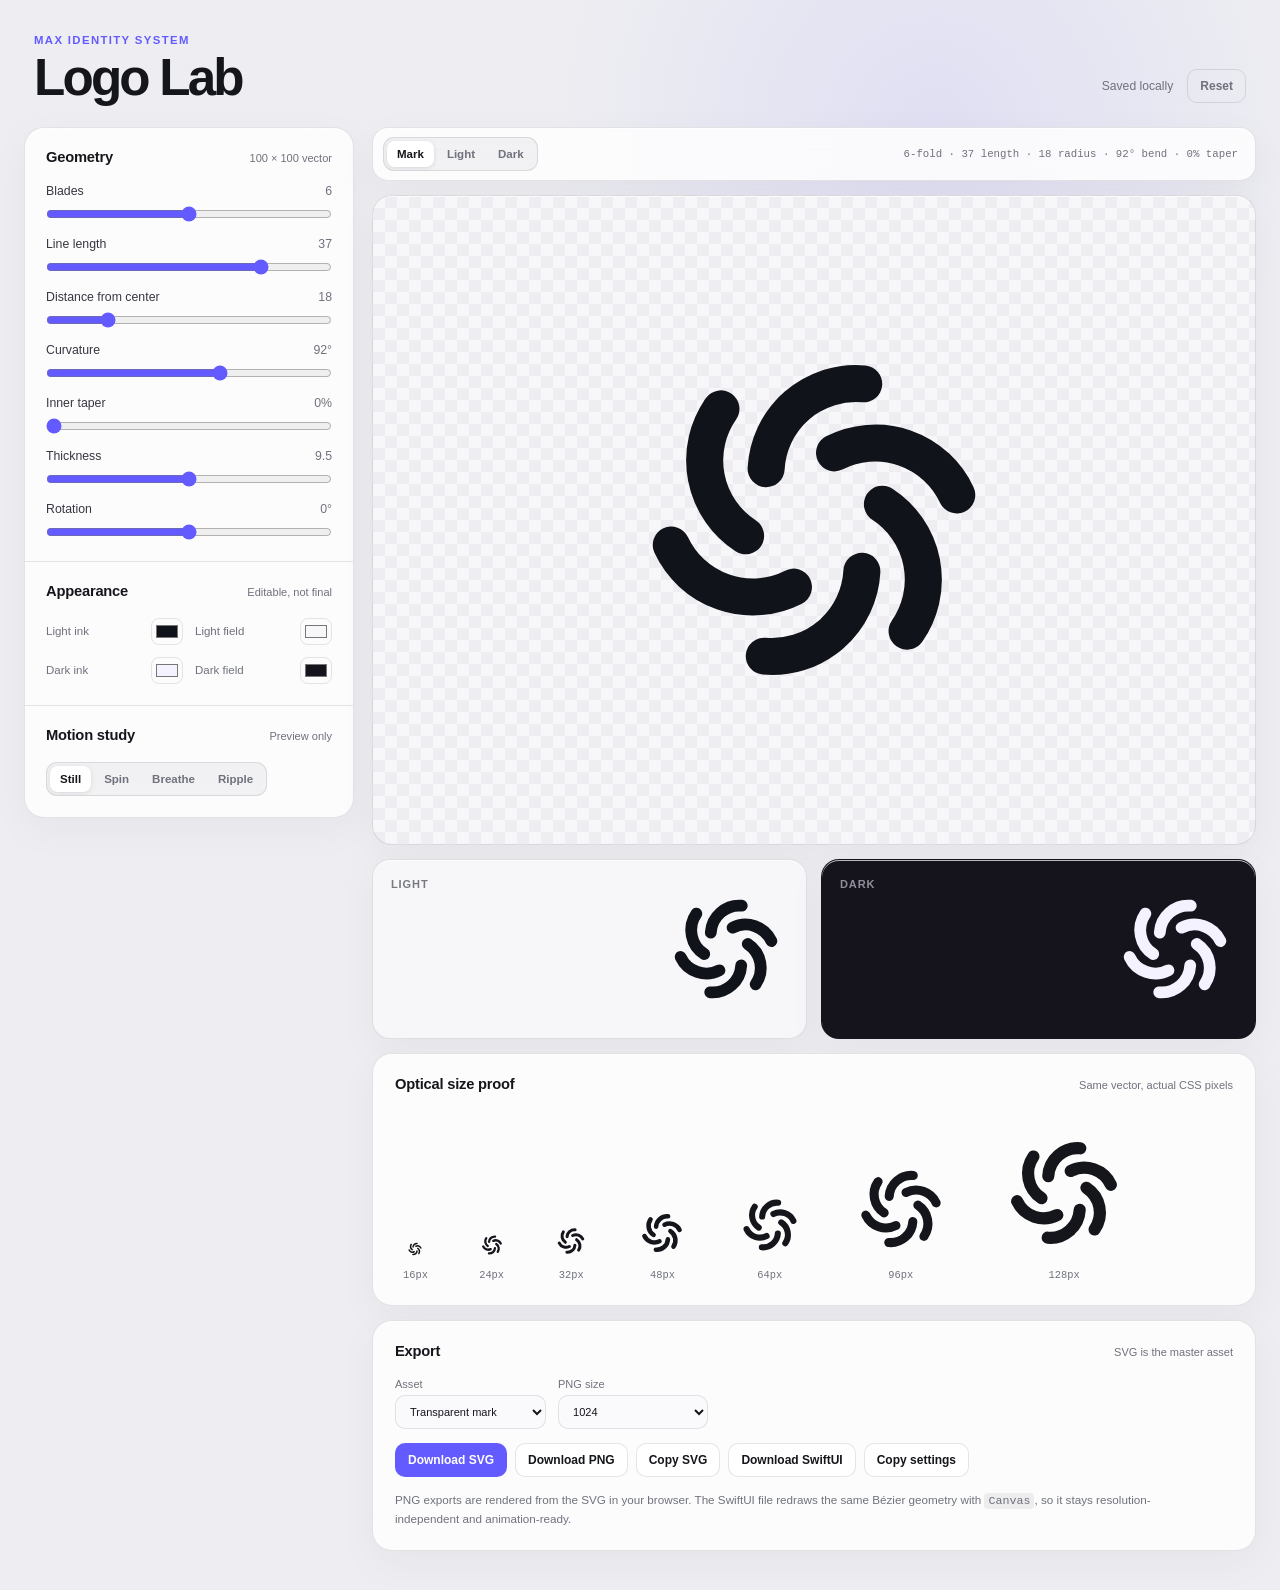
==== logo/index.html @ a7eb7231 "logo development" ====
<!doctype html>
<html lang="en">
<head>
  <meta charset="utf-8">
  <meta name="viewport" content="width=device-width, initial-scale=1">
  <meta name="color-scheme" content="light dark">
  <title>Max Logo Lab</title>
  <link rel="stylesheet" href="styles.css">
</head>
<body>
  <header class="site-header">
    <div>
      <p class="eyebrow">Max identity system</p>
      <h1>Logo Lab</h1>
    </div>
    <div class="header-actions">
      <span class="save-state" id="save-state" aria-live="polite">Saved locally</span>
      <button class="button button-quiet" id="reset-button" type="button">Reset</button>
    </div>
  </header>

  <main class="workspace">
    <aside class="controls" aria-label="Logo controls">
      <section class="control-section">
        <div class="section-heading">
          <h2>Geometry</h2>
          <span>100 × 100 vector</span>
        </div>

        <label class="range-control">
          <span><span>Blades</span><output for="blades" id="blades-value"></output></span>
          <input id="blades" type="range" min="3" max="9" step="1">
        </label>
        <label class="range-control">
          <span><span>Line length</span><output for="lineLength" id="lineLength-value"></output></span>
          <input id="lineLength" type="range" min="14" max="44" step="0.5">
        </label>
        <label class="range-control">
          <span><span>Distance from center</span><output for="centerDistance" id="centerDistance-value"></output></span>
          <input id="centerDistance" type="range" min="14" max="34" step="0.5">
        </label>
        <label class="range-control">
          <span><span>Curvature</span><output for="curvature" id="curvature-value"></output></span>
          <input id="curvature" type="range" min="0" max="150" step="1">
        </label>
        <label class="range-control">
          <span><span>Inner taper</span><output for="innerTaper" id="innerTaper-value"></output></span>
          <input id="innerTaper" type="range" min="0" max="85" step="1">
        </label>
        <label class="range-control">
          <span><span>Thickness</span><output for="thickness" id="thickness-value"></output></span>
          <input id="thickness" type="range" min="3" max="16" step="0.5">
        </label>
        <label class="range-control">
          <span><span>Rotation</span><output for="rotation" id="rotation-value"></output></span>
          <input id="rotation" type="range" min="-36" max="36" step="1">
        </label>
      </section>

      <section class="control-section">
        <div class="section-heading">
          <h2>Appearance</h2>
          <span>Editable, not final</span>
        </div>
        <div class="color-grid">
          <label><span>Light ink</span><input id="lightInk" type="color"></label>
          <label><span>Light field</span><input id="lightBg" type="color"></label>
          <label><span>Dark ink</span><input id="darkInk" type="color"></label>
          <label><span>Dark field</span><input id="darkBg" type="color"></label>
        </div>
      </section>

      <section class="control-section">
        <div class="section-heading">
          <h2>Motion study</h2>
          <span>Preview only</span>
        </div>
        <div class="segmented" id="motion-control" aria-label="Motion preview">
          <button type="button" data-motion="still">Still</button>
          <button type="button" data-motion="spin">Spin</button>
          <button type="button" data-motion="breathe">Breathe</button>
          <button type="button" data-motion="ripple">Ripple</button>
        </div>
      </section>
    </aside>

    <section class="studio">
      <div class="stage-toolbar">
        <div class="segmented" id="surface-control" aria-label="Preview surface">
          <button type="button" data-surface="transparent">Mark</button>
          <button type="button" data-surface="light">Light</button>
          <button type="button" data-surface="dark">Dark</button>
        </div>
        <span id="geometry-readout" class="geometry-readout"></span>
      </div>

      <div class="stage" id="stage">
        <div class="hero-mark" id="hero-mark" aria-label="Max logo preview"></div>
      </div>

      <div class="theme-comparison">
        <article class="theme-card" id="light-card">
          <span>Light</span>
          <div class="comparison-mark" data-logo-preview></div>
        </article>
        <article class="theme-card" id="dark-card">
          <span>Dark</span>
          <div class="comparison-mark" data-logo-preview></div>
        </article>
      </div>

      <section class="size-proof" aria-labelledby="size-proof-title">
        <div class="section-heading">
          <h2 id="size-proof-title">Optical size proof</h2>
          <span>Same vector, actual CSS pixels</span>
        </div>
        <div class="size-row" id="size-row"></div>
      </section>

      <section class="export-panel" aria-labelledby="export-title">
        <div class="section-heading">
          <h2 id="export-title">Export</h2>
          <span>SVG is the master asset</span>
        </div>
        <div class="export-settings">
          <label>
            <span>Asset</span>
            <select id="asset-style">
              <option value="mark">Transparent mark</option>
              <option value="lightTile">Light app-icon tile</option>
              <option value="darkTile">Dark app-icon tile</option>
            </select>
          </label>
          <label>
            <span>PNG size</span>
            <select id="png-size">
              <option>16</option>
              <option>32</option>
              <option>64</option>
              <option>128</option>
              <option>256</option>
              <option>512</option>
              <option selected>1024</option>
            </select>
          </label>
        </div>
        <div class="export-actions">
          <button class="button button-primary" id="download-svg" type="button">Download SVG</button>
          <button class="button" id="download-png" type="button">Download PNG</button>
          <button class="button" id="copy-svg" type="button">Copy SVG</button>
          <button class="button" id="download-swift" type="button">Download SwiftUI</button>
          <button class="button" id="copy-config" type="button">Copy settings</button>
        </div>
        <p class="export-note">PNG exports are rendered from the SVG in your browser. The SwiftUI file redraws the same Bézier geometry with <code>Canvas</code>, so it stays resolution-independent and animation-ready.</p>
      </section>
    </section>
  </main>

  <div class="toast" id="toast" role="status" aria-live="polite"></div>
  <script src="app.js"></script>
</body>
</html>
---- logo/styles.css ----
:root {
  color-scheme: light;
  --page: #eeeef2;
  --panel: rgba(255, 255, 255, 0.82);
  --panel-solid: #fafafd;
  --ink: #15161b;
  --muted: #6f717c;
  --line: rgba(22, 23, 29, 0.11);
  --accent: #635bff;
  --accent-hover: #5148ee;
  --radius: 20px;
  font-family: Inter, ui-sans-serif, -apple-system, BlinkMacSystemFont, "SF Pro Display", "Segoe UI", sans-serif;
  font-synthesis: none;
}

* { box-sizing: border-box; }

body {
  margin: 0;
  min-width: 320px;
  min-height: 100vh;
  color: var(--ink);
  background:
    radial-gradient(circle at 73% 8%, rgba(99, 91, 255, 0.10), transparent 25rem),
    var(--page);
}

button, input, select { font: inherit; }
button, select, input[type="color"] { cursor: pointer; }

.site-header {
  display: flex;
  align-items: flex-end;
  justify-content: space-between;
  max-width: 1440px;
  margin: 0 auto;
  padding: 34px 34px 24px;
}

h1, h2, p { margin: 0; }
h1 { font-size: clamp(2rem, 4vw, 3.5rem); letter-spacing: -0.055em; line-height: .95; }
h2 { font-size: .92rem; letter-spacing: -.015em; }
.eyebrow { margin-bottom: 8px; color: var(--accent); font-size: .71rem; font-weight: 720; letter-spacing: .12em; text-transform: uppercase; }
.header-actions { display: flex; align-items: center; gap: 14px; }
.save-state { color: var(--muted); font-size: .76rem; }

.workspace {
  display: grid;
  grid-template-columns: minmax(260px, 330px) minmax(0, 1fr);
  gap: 18px;
  max-width: 1440px;
  margin: 0 auto;
  padding: 0 24px 40px;
}

.controls, .studio > section, .stage-toolbar, .stage, .theme-card {
  border: 1px solid var(--line);
  background: var(--panel);
  box-shadow: 0 1px 0 rgba(255,255,255,.7) inset, 0 12px 40px rgba(30, 29, 43, .045);
  backdrop-filter: blur(20px);
}

.controls {
  align-self: start;
  position: sticky;
  top: 18px;
  border-radius: var(--radius);
  overflow: hidden;
}

.control-section { padding: 21px; border-bottom: 1px solid var(--line); }
.control-section:last-child { border-bottom: 0; }
.section-heading { display: flex; align-items: baseline; justify-content: space-between; gap: 12px; margin-bottom: 19px; }
.section-heading > span { color: var(--muted); font-size: .69rem; white-space: nowrap; }

.range-control { display: grid; gap: 8px; margin-top: 15px; }
.range-control > span { display: flex; justify-content: space-between; color: #363740; font-size: .77rem; }
.range-control output { color: var(--muted); font-variant-numeric: tabular-nums; }
input[type="range"] { width: 100%; margin: 0; accent-color: var(--accent); }

.color-grid { display: grid; grid-template-columns: 1fr 1fr; gap: 12px; }
.color-grid label { display: flex; align-items: center; justify-content: space-between; gap: 8px; color: var(--muted); font-size: .72rem; }
input[type="color"] { width: 32px; height: 27px; padding: 2px; border: 1px solid var(--line); border-radius: 8px; background: transparent; }

.segmented { display: inline-flex; gap: 3px; padding: 3px; border: 1px solid var(--line); border-radius: 11px; background: rgba(120, 120, 135, .08); }
.segmented button { border: 0; border-radius: 8px; padding: 7px 10px; color: var(--muted); background: transparent; font-size: .72rem; font-weight: 650; }
.segmented button:hover { color: var(--ink); }
.segmented button[aria-pressed="true"] { color: var(--ink); background: #fff; box-shadow: 0 1px 4px rgba(25, 25, 32, .12); }

.studio { display: grid; grid-template-columns: minmax(0, 1fr); gap: 14px; }
.stage-toolbar { display: flex; align-items: center; justify-content: space-between; min-height: 54px; padding: 8px 10px; border-radius: 16px; }
.geometry-readout { padding-right: 7px; color: var(--muted); font-family: ui-monospace, SFMono-Regular, Menlo, monospace; font-size: .67rem; }

.stage {
  display: grid;
  place-items: center;
  min-height: clamp(400px, 56vw, 650px);
  border-radius: var(--radius);
  overflow: hidden;
  transition: background-color 180ms ease;
  background-color: #f7f7fa;
  background-image:
    linear-gradient(45deg, rgba(75, 75, 90, .05) 25%, transparent 25%),
    linear-gradient(-45deg, rgba(75, 75, 90, .05) 25%, transparent 25%),
    linear-gradient(45deg, transparent 75%, rgba(75, 75, 90, .05) 75%),
    linear-gradient(-45deg, transparent 75%, rgba(75, 75, 90, .05) 75%);
  background-size: 24px 24px;
  background-position: 0 0, 0 12px, 12px -12px, -12px 0;
}
.hero-mark { width: min(58%, 390px); aspect-ratio: 1; color: #11131a; }
.hero-mark svg, .comparison-mark svg, .size-sample svg { display: block; width: 100%; height: 100%; overflow: visible; }

.theme-comparison { display: grid; grid-template-columns: 1fr 1fr; gap: 14px; }
.theme-card { display: flex; align-items: flex-start; justify-content: space-between; min-height: 180px; padding: 18px; border-radius: 18px; transition: background-color 180ms ease, color 180ms ease; }
.theme-card > span { font-size: .69rem; font-weight: 700; letter-spacing: .08em; opacity: .55; text-transform: uppercase; }
.comparison-mark { width: 124px; height: 124px; align-self: center; }

.size-proof, .export-panel { padding: 22px; border-radius: var(--radius); }
.size-row { display: flex; align-items: flex-end; gap: clamp(18px, 4vw, 54px); min-height: 150px; overflow-x: auto; padding: 18px 8px 2px; }
.size-sample { display: grid; justify-items: center; gap: 12px; flex: none; color: var(--ink); }
.size-sample > div { display: grid; place-items: center; }
.size-sample span { color: var(--muted); font-family: ui-monospace, SFMono-Regular, Menlo, monospace; font-size: .65rem; }

.export-settings { display: flex; flex-wrap: wrap; gap: 12px; margin-bottom: 14px; }
.export-settings label { display: grid; gap: 5px; color: var(--muted); font-size: .69rem; }
select { min-width: 150px; padding: 9px 32px 9px 10px; border: 1px solid var(--line); border-radius: 10px; color: var(--ink); background: var(--panel-solid); }
.export-actions { display: flex; flex-wrap: wrap; gap: 8px; }
.button { border: 1px solid var(--line); border-radius: 10px; padding: 9px 12px; color: var(--ink); background: rgba(255,255,255,.82); font-size: .75rem; font-weight: 680; }
.button:hover { background: #fff; }
.button-primary { border-color: transparent; color: #fff; background: var(--accent); }
.button-primary:hover { background: var(--accent-hover); }
.button-quiet { color: var(--muted); background: transparent; }
.export-note { max-width: 760px; margin-top: 14px; color: var(--muted); font-size: .73rem; line-height: 1.55; }
code { padding: 1px 4px; border-radius: 4px; background: rgba(120,120,135,.12); font-family: ui-monospace, SFMono-Regular, Menlo, monospace; }

.toast { position: fixed; right: 24px; bottom: 24px; z-index: 5; padding: 10px 13px; border-radius: 10px; color: #fff; background: #17181e; box-shadow: 0 12px 40px rgba(0,0,0,.2); font-size: .75rem; opacity: 0; transform: translateY(8px); pointer-events: none; transition: opacity 160ms ease, transform 160ms ease; }
.toast.is-visible { opacity: 1; transform: translateY(0); }

.motion-spin .logo-rotor { transform-box: view-box; transform-origin: 50px 50px; animation: spin 2.8s cubic-bezier(.55,.12,.38,.9) infinite; }
.motion-breathe .logo-rotor { transform-box: view-box; transform-origin: 50px 50px; animation: breathe 2.2s ease-in-out infinite; }
.motion-ripple .logo-blade { transform-box: view-box; transform-origin: 50px 50px; animation: ripple 1.8s ease-in-out infinite; animation-delay: calc(var(--blade-index) * -120ms); }
@keyframes spin { to { transform: rotate(360deg); } }
@keyframes breathe { 50% { transform: scale(.88) rotate(9deg); opacity: .7; } }
@keyframes ripple { 50% { opacity: .28; transform: scale(.92); } }

@media (prefers-reduced-motion: reduce) {
  *, *::before, *::after { scroll-behavior: auto !important; animation-duration: .001ms !important; animation-iteration-count: 1 !important; transition-duration: .001ms !important; }
}

@media (max-width: 820px) {
  .site-header { padding: 26px 20px 20px; }
  .workspace { grid-template-columns: 1fr; padding: 0 14px 30px; }
  .controls { position: static; }
  .stage { min-height: 390px; }
}

@media (max-width: 520px) {
  .save-state, .geometry-readout { display: none; }
  .theme-comparison { grid-template-columns: 1fr; }
  .theme-card { min-height: 150px; }
  .comparison-mark { width: 104px; height: 104px; }
  .export-actions .button { flex: 1 1 42%; }
}
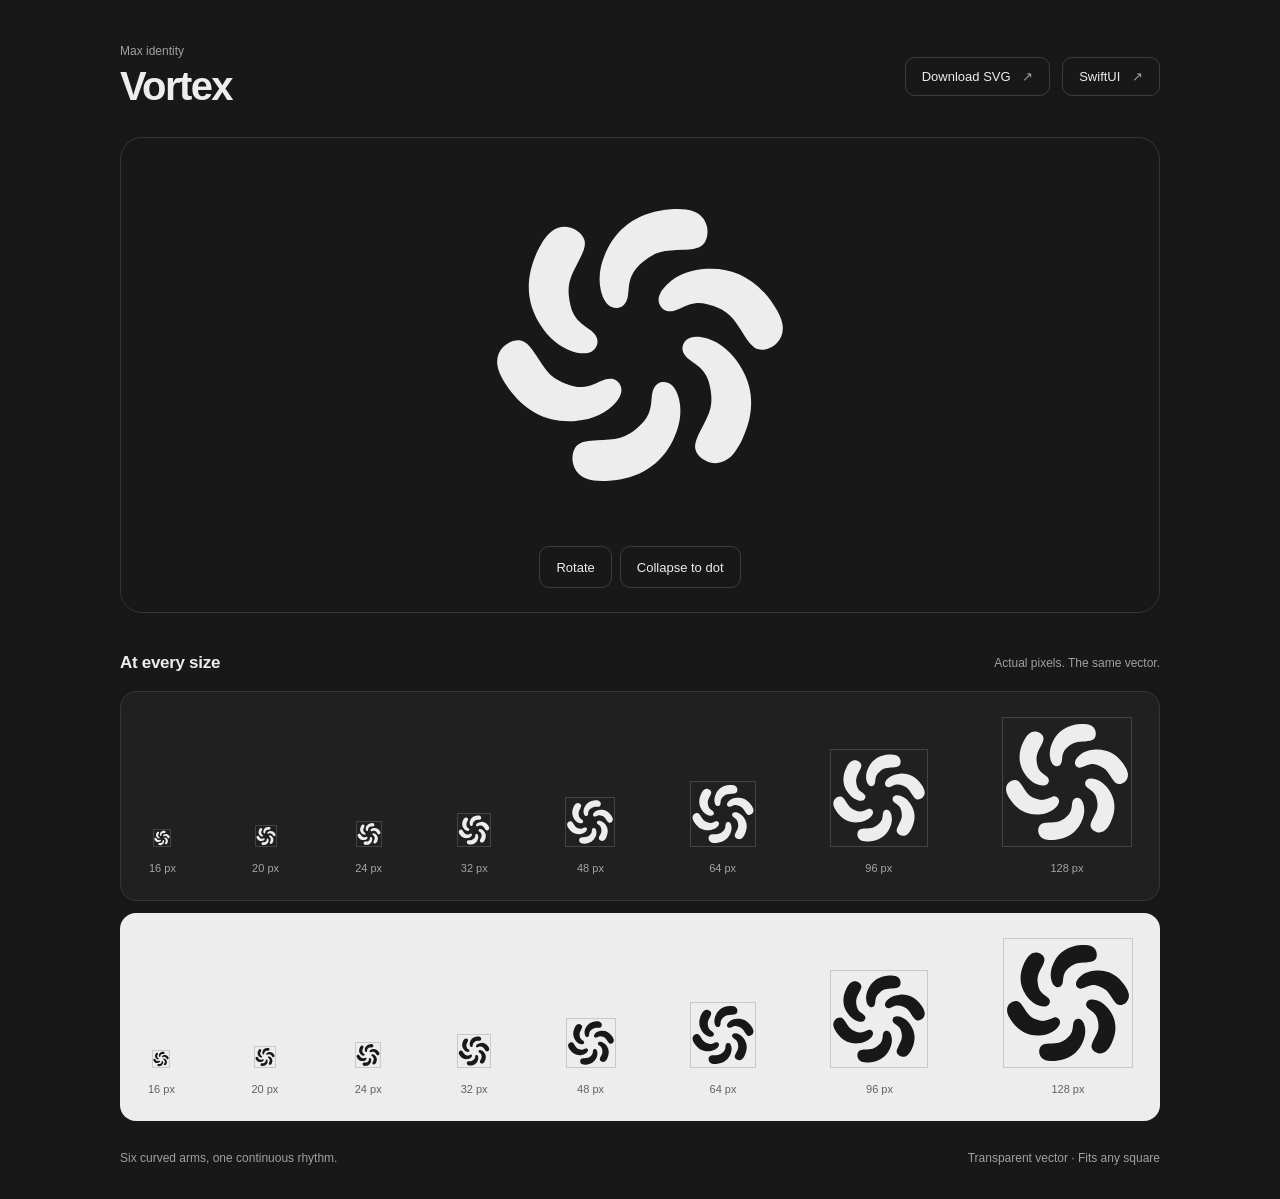
==== commit dfaf90ba: "finalized logo" ====
--- a/logo/index.html
+++ b/logo/index.html
@@ -3,160 +3,35 @@
 <head>
   <meta charset="utf-8">
   <meta name="viewport" content="width=device-width, initial-scale=1">
-  <meta name="color-scheme" content="light dark">
-  <title>Max Logo Lab</title>
+  <meta name="color-scheme" content="dark light">
+  <title>Max · Vortex</title>
   <link rel="stylesheet" href="styles.css">
+  <script src="vortex.js" defer></script>
+  <script src="app.js" defer></script>
 </head>
 <body>
-  <header class="site-header">
-    <div>
-      <p class="eyebrow">Max identity system</p>
-      <h1>Logo Lab</h1>
-    </div>
-    <div class="header-actions">
-      <span class="save-state" id="save-state" aria-live="polite">Saved locally</span>
-      <button class="button button-quiet" id="reset-button" type="button">Reset</button>
-    </div>
-  </header>
-
-  <main class="workspace">
-    <aside class="controls" aria-label="Logo controls">
-      <section class="control-section">
-        <div class="section-heading">
-          <h2>Geometry</h2>
-          <span>100 × 100 vector</span>
-        </div>
-
-        <label class="range-control">
-          <span><span>Blades</span><output for="blades" id="blades-value"></output></span>
-          <input id="blades" type="range" min="3" max="9" step="1">
-        </label>
-        <label class="range-control">
-          <span><span>Line length</span><output for="lineLength" id="lineLength-value"></output></span>
-          <input id="lineLength" type="range" min="14" max="44" step="0.5">
-        </label>
-        <label class="range-control">
-          <span><span>Distance from center</span><output for="centerDistance" id="centerDistance-value"></output></span>
-          <input id="centerDistance" type="range" min="14" max="34" step="0.5">
-        </label>
-        <label class="range-control">
-          <span><span>Curvature</span><output for="curvature" id="curvature-value"></output></span>
-          <input id="curvature" type="range" min="0" max="150" step="1">
-        </label>
-        <label class="range-control">
-          <span><span>Inner taper</span><output for="innerTaper" id="innerTaper-value"></output></span>
-          <input id="innerTaper" type="range" min="0" max="85" step="1">
-        </label>
-        <label class="range-control">
-          <span><span>Thickness</span><output for="thickness" id="thickness-value"></output></span>
-          <input id="thickness" type="range" min="3" max="16" step="0.5">
-        </label>
-        <label class="range-control">
-          <span><span>Rotation</span><output for="rotation" id="rotation-value"></output></span>
-          <input id="rotation" type="range" min="-36" max="36" step="1">
-        </label>
-      </section>
-
-      <section class="control-section">
-        <div class="section-heading">
-          <h2>Appearance</h2>
-          <span>Editable, not final</span>
-        </div>
-        <div class="color-grid">
-          <label><span>Light ink</span><input id="lightInk" type="color"></label>
-          <label><span>Light field</span><input id="lightBg" type="color"></label>
-          <label><span>Dark ink</span><input id="darkInk" type="color"></label>
-          <label><span>Dark field</span><input id="darkBg" type="color"></label>
-        </div>
-      </section>
-
-      <section class="control-section">
-        <div class="section-heading">
-          <h2>Motion study</h2>
-          <span>Preview only</span>
-        </div>
-        <div class="segmented" id="motion-control" aria-label="Motion preview">
-          <button type="button" data-motion="still">Still</button>
-          <button type="button" data-motion="spin">Spin</button>
-          <button type="button" data-motion="breathe">Breathe</button>
-          <button type="button" data-motion="ripple">Ripple</button>
-        </div>
-      </section>
-    </aside>
-
-    <section class="studio">
-      <div class="stage-toolbar">
-        <div class="segmented" id="surface-control" aria-label="Preview surface">
-          <button type="button" data-surface="transparent">Mark</button>
-          <button type="button" data-surface="light">Light</button>
-          <button type="button" data-surface="dark">Dark</button>
-        </div>
-        <span id="geometry-readout" class="geometry-readout"></span>
+  <main>
+    <header>
+      <div><p class="eyebrow">Max identity</p><h1>Vortex</h1></div>
+      <nav aria-label="Download logo">
+        <a href="max-vortex.svg" download>Download SVG <span aria-hidden="true">↗</span></a>
+        <a href="MaxVortex.swift" download>SwiftUI <span aria-hidden="true">↗</span></a>
+      </nav>
+    </header>
+    <section class="hero" aria-label="Vortex preview">
+      <div class="hero-stage"><div class="hero-mark" id="hero-mark" data-vortex></div></div>
+      <div class="motion-controls" aria-label="Motion preview">
+        <button id="rotate" type="button" aria-pressed="false">Rotate</button>
+        <button id="collapse" type="button" aria-pressed="false">Collapse to dot</button>
       </div>
-
-      <div class="stage" id="stage">
-        <div class="hero-mark" id="hero-mark" aria-label="Max logo preview"></div>
-      </div>
-
-      <div class="theme-comparison">
-        <article class="theme-card" id="light-card">
-          <span>Light</span>
-          <div class="comparison-mark" data-logo-preview></div>
-        </article>
-        <article class="theme-card" id="dark-card">
-          <span>Dark</span>
-          <div class="comparison-mark" data-logo-preview></div>
-        </article>
-      </div>
-
-      <section class="size-proof" aria-labelledby="size-proof-title">
-        <div class="section-heading">
-          <h2 id="size-proof-title">Optical size proof</h2>
-          <span>Same vector, actual CSS pixels</span>
-        </div>
-        <div class="size-row" id="size-row"></div>
-      </section>
-
-      <section class="export-panel" aria-labelledby="export-title">
-        <div class="section-heading">
-          <h2 id="export-title">Export</h2>
-          <span>SVG is the master asset</span>
-        </div>
-        <div class="export-settings">
-          <label>
-            <span>Asset</span>
-            <select id="asset-style">
-              <option value="mark">Transparent mark</option>
-              <option value="lightTile">Light app-icon tile</option>
-              <option value="darkTile">Dark app-icon tile</option>
-            </select>
-          </label>
-          <label>
-            <span>PNG size</span>
-            <select id="png-size">
-              <option>16</option>
-              <option>32</option>
-              <option>64</option>
-              <option>128</option>
-              <option>256</option>
-              <option>512</option>
-              <option selected>1024</option>
-            </select>
-          </label>
-        </div>
-        <div class="export-actions">
-          <button class="button button-primary" id="download-svg" type="button">Download SVG</button>
-          <button class="button" id="download-png" type="button">Download PNG</button>
-          <button class="button" id="copy-svg" type="button">Copy SVG</button>
-          <button class="button" id="download-swift" type="button">Download SwiftUI</button>
-          <button class="button" id="copy-config" type="button">Copy settings</button>
-        </div>
-        <p class="export-note">PNG exports are rendered from the SVG in your browser. The SwiftUI file redraws the same Bézier geometry with <code>Canvas</code>, so it stays resolution-independent and animation-ready.</p>
-      </section>
     </section>
+    <section class="sizes" aria-labelledby="sizes-title">
+      <div class="section-heading"><h2 id="sizes-title">At every size</h2><p>Actual pixels. The same vector.</p></div>
+      <div class="size-strip dark" data-size-strip aria-label="White logo on dark background"></div>
+      <div class="size-strip light" data-size-strip aria-label="Black logo on light background"></div>
+    </section>
+    <footer><p>Six curved arms, one continuous rhythm.</p><span>Transparent vector · Fits any square</span></footer>
+    <noscript><p>JavaScript is needed for motion and size previews. The <a href="max-vortex.svg">standalone SVG</a> works without it.</p></noscript>
   </main>
-
-  <div class="toast" id="toast" role="status" aria-live="polite"></div>
-  <script src="app.js"></script>
 </body>
 </html>
--- a/logo/styles.css
+++ b/logo/styles.css
@@ -1,163 +1,51 @@
 :root {
-  color-scheme: light;
-  --page: #eeeef2;
-  --panel: rgba(255, 255, 255, 0.82);
-  --panel-solid: #fafafd;
-  --ink: #15161b;
-  --muted: #6f717c;
-  --line: rgba(22, 23, 29, 0.11);
-  --accent: #635bff;
-  --accent-hover: #5148ee;
-  --radius: 20px;
-  font-family: Inter, ui-sans-serif, -apple-system, BlinkMacSystemFont, "SF Pro Display", "Segoe UI", sans-serif;
+  color-scheme: dark;
+  font-family: -apple-system, BlinkMacSystemFont, "Segoe UI", sans-serif;
+  color: #ededed;
+  background: #181818;
   font-synthesis: none;
 }
-
 * { box-sizing: border-box; }
-
-body {
-  margin: 0;
-  min-width: 320px;
-  min-height: 100vh;
-  color: var(--ink);
-  background:
-    radial-gradient(circle at 73% 8%, rgba(99, 91, 255, 0.10), transparent 25rem),
-    var(--page);
+body { margin: 0; min-width: 320px; }
+main { max-width: 1120px; margin: auto; padding: 44px 40px 32px; }
+header, nav, .section-heading, footer { display: flex; align-items: center; justify-content: space-between; gap: 20px; }
+h1, h2, p { margin: 0; }
+h1 { font-size: 40px; font-weight: 550; letter-spacing: -1.6px; }
+h2 { font-size: 17px; font-weight: 550; letter-spacing: -.3px; }
+.eyebrow { color: #a0a0a0; font-size: 12px; margin-bottom: 6px; }
+nav { gap: 12px; }
+a { color: inherit; text-underline-offset: 4px; }
+nav a, button { border: 1px solid #3d3d3d; border-radius: 10px; padding: 11px 16px; background: transparent; color: inherit; font: inherit; font-size: 13px; text-decoration: none; }
+nav a:hover, button:hover { background: #292929; border-color: #606060; }
+nav span { margin-left: 8px; color: #a0a0a0; }
+a:focus-visible, button:focus-visible { outline: 2px solid #ededed; outline-offset: 4px; }
+.hero { margin: 28px 0 40px; border: 1px solid #353535; border-radius: 22px; padding: 34px 24px 24px; }
+.hero-stage { display: grid; place-items: center; min-height: 346px; }
+.hero-mark { width: min(100%, 300px); aspect-ratio: 1; }
+[data-vortex] svg, .size-box svg { display: block; width: 100%; height: 100%; }
+.motion-controls { display: flex; justify-content: center; flex-wrap: wrap; gap: 8px; margin-top: 28px; }
+button { cursor: pointer; min-height: 42px; }
+button[aria-pressed="true"] { background: #ededed; color: #181818; border-color: #ededed; }
+.hero-mark .vortex-rotor { transform-box: view-box; transform-origin: 50% 50%; animation: rotate 4s linear infinite paused; }
+.hero-mark.is-rotating .vortex-rotor { animation-play-state: running; }
+@keyframes rotate { to { transform: rotate(360deg); } }
+.section-heading { margin-bottom: 18px; }
+.section-heading p { color: #a0a0a0; font-size: 12px; }
+.size-strip { display: flex; align-items: flex-end; justify-content: space-between; gap: 22px; padding: 26px 28px; border-radius: 16px; margin-top: 12px; overflow-x: auto; }
+.size-strip.dark { border: 1px solid #353535; color: #ededed; background: #202020; }
+.size-strip.light { color: #181818; background: #ededed; }
+.size-sample { display: grid; justify-items: center; gap: 16px; flex: none; }
+.size-box { width: var(--size); height: var(--size); outline: 1px solid color-mix(in srgb, currentColor 17%, transparent); }
+.size-sample span { font-size: 11px; font-variant-numeric: tabular-nums; opacity: .65; }
+footer { margin-top: 28px; color: #a0a0a0; font-size: 12px; line-height: 1.5; }
+@media (prefers-reduced-motion: reduce) { .hero-mark .vortex-rotor { animation: none; } }
+@media (max-width: 640px) {
+  main { padding: 28px 18px; }
+  header { align-items: flex-start; flex-direction: column; gap: 18px; }
+  h1 { font-size: 34px; }
+  .hero { padding-inline: 24px; }
+  .hero-stage { min-height: 270px; }
+  .hero-mark { width: min(100%, 240px); }
+  .section-heading, footer { align-items: flex-start; flex-direction: column; gap: 8px; }
+  .size-strip { justify-content: flex-start; padding: 22px; }
 }
-
-button, input, select { font: inherit; }
-button, select, input[type="color"] { cursor: pointer; }
-
-.site-header {
-  display: flex;
-  align-items: flex-end;
-  justify-content: space-between;
-  max-width: 1440px;
-  margin: 0 auto;
-  padding: 34px 34px 24px;
-}
-
-h1, h2, p { margin: 0; }
-h1 { font-size: clamp(2rem, 4vw, 3.5rem); letter-spacing: -0.055em; line-height: .95; }
-h2 { font-size: .92rem; letter-spacing: -.015em; }
-.eyebrow { margin-bottom: 8px; color: var(--accent); font-size: .71rem; font-weight: 720; letter-spacing: .12em; text-transform: uppercase; }
-.header-actions { display: flex; align-items: center; gap: 14px; }
-.save-state { color: var(--muted); font-size: .76rem; }
-
-.workspace {
-  display: grid;
-  grid-template-columns: minmax(260px, 330px) minmax(0, 1fr);
-  gap: 18px;
-  max-width: 1440px;
-  margin: 0 auto;
-  padding: 0 24px 40px;
-}
-
-.controls, .studio > section, .stage-toolbar, .stage, .theme-card {
-  border: 1px solid var(--line);
-  background: var(--panel);
-  box-shadow: 0 1px 0 rgba(255,255,255,.7) inset, 0 12px 40px rgba(30, 29, 43, .045);
-  backdrop-filter: blur(20px);
-}
-
-.controls {
-  align-self: start;
-  position: sticky;
-  top: 18px;
-  border-radius: var(--radius);
-  overflow: hidden;
-}
-
-.control-section { padding: 21px; border-bottom: 1px solid var(--line); }
-.control-section:last-child { border-bottom: 0; }
-.section-heading { display: flex; align-items: baseline; justify-content: space-between; gap: 12px; margin-bottom: 19px; }
-.section-heading > span { color: var(--muted); font-size: .69rem; white-space: nowrap; }
-
-.range-control { display: grid; gap: 8px; margin-top: 15px; }
-.range-control > span { display: flex; justify-content: space-between; color: #363740; font-size: .77rem; }
-.range-control output { color: var(--muted); font-variant-numeric: tabular-nums; }
-input[type="range"] { width: 100%; margin: 0; accent-color: var(--accent); }
-
-.color-grid { display: grid; grid-template-columns: 1fr 1fr; gap: 12px; }
-.color-grid label { display: flex; align-items: center; justify-content: space-between; gap: 8px; color: var(--muted); font-size: .72rem; }
-input[type="color"] { width: 32px; height: 27px; padding: 2px; border: 1px solid var(--line); border-radius: 8px; background: transparent; }
-
-.segmented { display: inline-flex; gap: 3px; padding: 3px; border: 1px solid var(--line); border-radius: 11px; background: rgba(120, 120, 135, .08); }
-.segmented button { border: 0; border-radius: 8px; padding: 7px 10px; color: var(--muted); background: transparent; font-size: .72rem; font-weight: 650; }
-.segmented button:hover { color: var(--ink); }
-.segmented button[aria-pressed="true"] { color: var(--ink); background: #fff; box-shadow: 0 1px 4px rgba(25, 25, 32, .12); }
-
-.studio { display: grid; grid-template-columns: minmax(0, 1fr); gap: 14px; }
-.stage-toolbar { display: flex; align-items: center; justify-content: space-between; min-height: 54px; padding: 8px 10px; border-radius: 16px; }
-.geometry-readout { padding-right: 7px; color: var(--muted); font-family: ui-monospace, SFMono-Regular, Menlo, monospace; font-size: .67rem; }
-
-.stage {
-  display: grid;
-  place-items: center;
-  min-height: clamp(400px, 56vw, 650px);
-  border-radius: var(--radius);
-  overflow: hidden;
-  transition: background-color 180ms ease;
-  background-color: #f7f7fa;
-  background-image:
-    linear-gradient(45deg, rgba(75, 75, 90, .05) 25%, transparent 25%),
-    linear-gradient(-45deg, rgba(75, 75, 90, .05) 25%, transparent 25%),
-    linear-gradient(45deg, transparent 75%, rgba(75, 75, 90, .05) 75%),
-    linear-gradient(-45deg, transparent 75%, rgba(75, 75, 90, .05) 75%);
-  background-size: 24px 24px;
-  background-position: 0 0, 0 12px, 12px -12px, -12px 0;
-}
-.hero-mark { width: min(58%, 390px); aspect-ratio: 1; color: #11131a; }
-.hero-mark svg, .comparison-mark svg, .size-sample svg { display: block; width: 100%; height: 100%; overflow: visible; }
-
-.theme-comparison { display: grid; grid-template-columns: 1fr 1fr; gap: 14px; }
-.theme-card { display: flex; align-items: flex-start; justify-content: space-between; min-height: 180px; padding: 18px; border-radius: 18px; transition: background-color 180ms ease, color 180ms ease; }
-.theme-card > span { font-size: .69rem; font-weight: 700; letter-spacing: .08em; opacity: .55; text-transform: uppercase; }
-.comparison-mark { width: 124px; height: 124px; align-self: center; }
-
-.size-proof, .export-panel { padding: 22px; border-radius: var(--radius); }
-.size-row { display: flex; align-items: flex-end; gap: clamp(18px, 4vw, 54px); min-height: 150px; overflow-x: auto; padding: 18px 8px 2px; }
-.size-sample { display: grid; justify-items: center; gap: 12px; flex: none; color: var(--ink); }
-.size-sample > div { display: grid; place-items: center; }
-.size-sample span { color: var(--muted); font-family: ui-monospace, SFMono-Regular, Menlo, monospace; font-size: .65rem; }
-
-.export-settings { display: flex; flex-wrap: wrap; gap: 12px; margin-bottom: 14px; }
-.export-settings label { display: grid; gap: 5px; color: var(--muted); font-size: .69rem; }
-select { min-width: 150px; padding: 9px 32px 9px 10px; border: 1px solid var(--line); border-radius: 10px; color: var(--ink); background: var(--panel-solid); }
-.export-actions { display: flex; flex-wrap: wrap; gap: 8px; }
-.button { border: 1px solid var(--line); border-radius: 10px; padding: 9px 12px; color: var(--ink); background: rgba(255,255,255,.82); font-size: .75rem; font-weight: 680; }
-.button:hover { background: #fff; }
-.button-primary { border-color: transparent; color: #fff; background: var(--accent); }
-.button-primary:hover { background: var(--accent-hover); }
-.button-quiet { color: var(--muted); background: transparent; }
-.export-note { max-width: 760px; margin-top: 14px; color: var(--muted); font-size: .73rem; line-height: 1.55; }
-code { padding: 1px 4px; border-radius: 4px; background: rgba(120,120,135,.12); font-family: ui-monospace, SFMono-Regular, Menlo, monospace; }
-
-.toast { position: fixed; right: 24px; bottom: 24px; z-index: 5; padding: 10px 13px; border-radius: 10px; color: #fff; background: #17181e; box-shadow: 0 12px 40px rgba(0,0,0,.2); font-size: .75rem; opacity: 0; transform: translateY(8px); pointer-events: none; transition: opacity 160ms ease, transform 160ms ease; }
-.toast.is-visible { opacity: 1; transform: translateY(0); }
-
-.motion-spin .logo-rotor { transform-box: view-box; transform-origin: 50px 50px; animation: spin 2.8s cubic-bezier(.55,.12,.38,.9) infinite; }
-.motion-breathe .logo-rotor { transform-box: view-box; transform-origin: 50px 50px; animation: breathe 2.2s ease-in-out infinite; }
-.motion-ripple .logo-blade { transform-box: view-box; transform-origin: 50px 50px; animation: ripple 1.8s ease-in-out infinite; animation-delay: calc(var(--blade-index) * -120ms); }
-@keyframes spin { to { transform: rotate(360deg); } }
-@keyframes breathe { 50% { transform: scale(.88) rotate(9deg); opacity: .7; } }
-@keyframes ripple { 50% { opacity: .28; transform: scale(.92); } }
-
-@media (prefers-reduced-motion: reduce) {
-  *, *::before, *::after { scroll-behavior: auto !important; animation-duration: .001ms !important; animation-iteration-count: 1 !important; transition-duration: .001ms !important; }
-}
-
-@media (max-width: 820px) {
-  .site-header { padding: 26px 20px 20px; }
-  .workspace { grid-template-columns: 1fr; padding: 0 14px 30px; }
-  .controls { position: static; }
-  .stage { min-height: 390px; }
-}
-
-@media (max-width: 520px) {
-  .save-state, .geometry-readout { display: none; }
-  .theme-comparison { grid-template-columns: 1fr; }
-  .theme-card { min-height: 150px; }
-  .comparison-mark { width: 104px; height: 104px; }
-  .export-actions .button { flex: 1 1 42%; }
-}
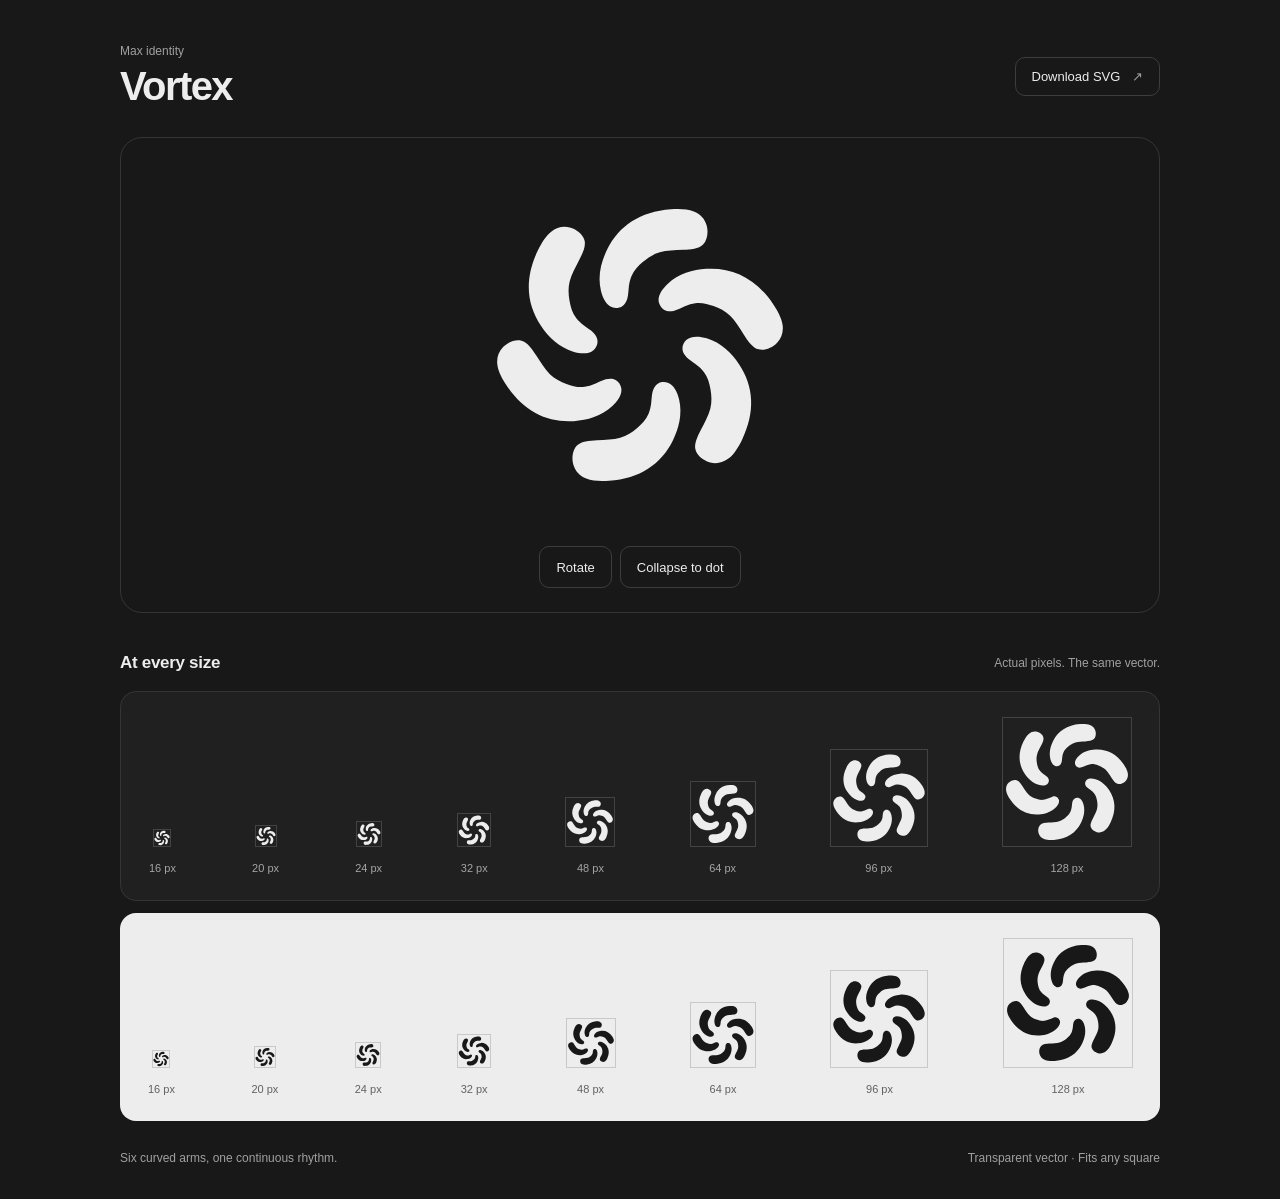
==== commit faa4de04: "laya routing logic + file cleanup" ====
--- a/logo/index.html
+++ b/logo/index.html
@@ -15,7 +15,6 @@
       <div><p class="eyebrow">Max identity</p><h1>Vortex</h1></div>
       <nav aria-label="Download logo">
         <a href="max-vortex.svg" download>Download SVG <span aria-hidden="true">↗</span></a>
-        <a href="MaxVortex.swift" download>SwiftUI <span aria-hidden="true">↗</span></a>
       </nav>
     </header>
     <section class="hero" aria-label="Vortex preview">
